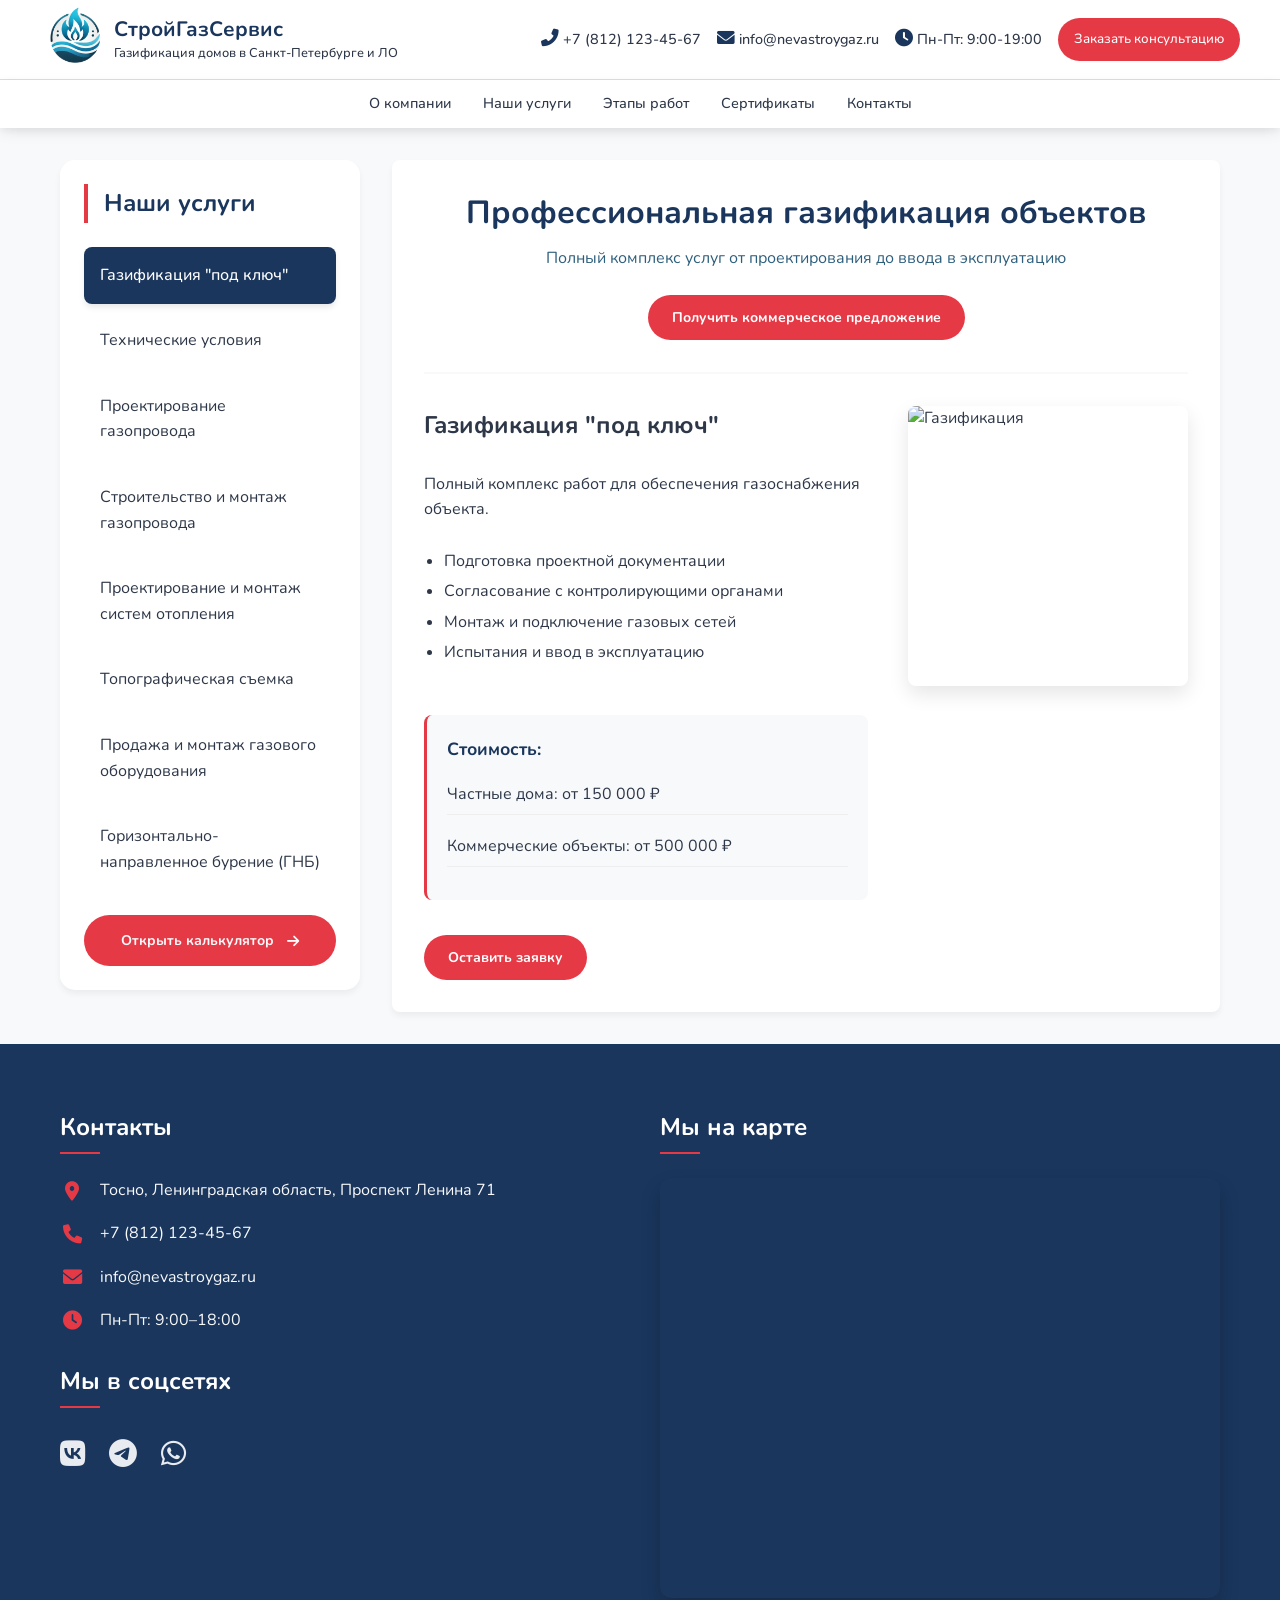
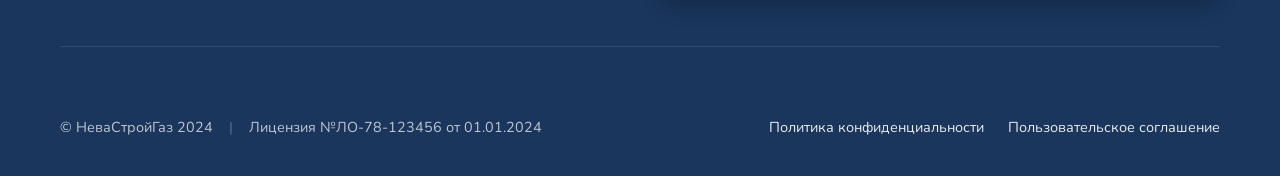
==== services.html @ ef5cc5b3 "Стадия Предрелиз" ====
<!DOCTYPE html>
<html lang="ru">

<head>
    <meta charset="UTF-8">
    <meta name="viewport" content="width=device-width, initial-scale=1.0">
    <meta name="description"
        content="Профессиональная газификация частных домов и предприятий в Санкт-Петербурге и Ленинградской области. Полный цикл работ от проекта до ввода в эксплуатацию.">
    <title>СтройГазСервис | Наши услуги</title>
    <link href="https://fonts.googleapis.com/css2?family=Nunito:ital,wght@0,200..1000;1,200..1000&display=swap" rel="stylesheet">
    <link rel="stylesheet" href="https://cdnjs.cloudflare.com/ajax/libs/font-awesome/6.0.0-beta3/css/all.min.css">
    <script src="https://cdnjs.cloudflare.com/ajax/libs/gsap/3.12.2/gsap.min.js"></script>
    <link rel="stylesheet" href="css/styles.css">
    <link rel="stylesheet" href="css/services.css">
    <script type="text/javascript" src="https://cdn.jsdelivr.net/npm/@emailjs/browser@3/dist/email.min.js"></script>
    <script src="https://unpkg.com/imask"></script>
</head>

<body>
    <nav>
        <div class="nav-top">
            <div class="nav-container">
                <div class="nav-header">
                    <a href="index.html">
                        <img src="img/Logo.png" alt="Логотип">
                    </a>
                    <div class="company-info">
                        <h1>СтройГазСервис</h1>
                        <p>Газификация домов в Санкт-Петербурге и ЛО</p>
                    </div>
                </div>

                <div class="nav-contacts">
                    <div class="contact-item">
                        <span><i class="fas fa-phone-alt"></i> <a href="tel:+78121234567">+7 (812) 123-45-67</a></span>
                    </div>
                    <div class="contact-item">
                        <span><i class="fas fa-envelope"></i> <a
                                href="mailto:info@nevastroygaz.ru">info@nevastroygaz.ru</a></span>
                    </div>
                    <div class="contact-item">
                        <span><i class="fas fa-clock"></i> Пн-Пт: 9:00-19:00</span>
                    </div>
                    <button class="order-button">Заказать консультацию</button>
                </div>
            </div>
        </div>
        <div class="nav-bottom">
            <div class="nav-container">
                <ul class="nav-links">
                    <li><a href="about.html">О компании</a></li>
                    <li><a href="services.html">Наши услуги</a></li>
                    <li><a href="index.html#work-steps">Этапы работ</a></li>
                    <li><a href="index.html#certificates">Сертификаты</a></li>
                    <li><a href="#contact">Контакты</a></li>
                </ul>
            </div>
        </div>
    </nav>

    <div class="services-container">
        <nav class="services-nav">
            <h2>Наши услуги</h2>
            <div class="service-item active" data-service="gazifikaciya">Газификация "под ключ"</div>
            <div class="service-item" data-service="texnicheskie-usloviya">Технические условия</div>
            <div class="service-item" data-service="proektirovanie-gaz">Проектирование газопровода</div>
            <div class="service-item" data-service="stroitelstvo-montazh">Строительство и монтаж газопровода</div>
            <div class="service-item" data-service="proektirovanie-otoplenie">Проектирование и монтаж систем отопления</div>
            <div class="service-item" data-service="topografiya">Топографическая съемка</div>
            <div class="service-item" data-service="gaz-oborudovanie">Продажа и монтаж газового оборудования</div>
            <div class="service-item" data-service="gnb">Горизонтально-направленное бурение (ГНБ)</div>
            <button class="cta-button" data-modal="calculator">
                <span>Открыть калькулятор</span>
                <i class="fas fa-arrow-right" aria-hidden="true"></i>
            </button>
        </nav>
        <main class="service-content">
            <div class="service-header">
                <h1>Профессиональная газификация объектов</h1>
                <p>Полный комплекс услуг от проектирования до ввода в эксплуатацию</p>
                <button class="cta-button-ser">Получить коммерческое предложение</button>
            </div>
            <div class="service-details active" id="gazifikaciya">
                <div class="text-content">
                    <h3>Газификация "под ключ"</h3>
                    <p>Полный комплекс работ для обеспечения газоснабжения объекта.</p>
                    <ul>
                        <li>Подготовка проектной документации</li>
                        <li>Согласование с контролирующими органами</li>
                        <li>Монтаж и подключение газовых сетей</li>
                        <li>Испытания и ввод в эксплуатацию</li>
                    </ul>
                    <div class="price-list">
                        <h4>Стоимость:</h4>
                        <p>Частные дома: от 150 000 ₽</p>
                        <p>Коммерческие объекты: от 500 000 ₽</p>
                    </div>
                    <button class="cta-button-ser">Оставить заявку</button>
                </div>
                <img src="https://vbashkortostane.gazprom.ru/d/story/08/776/image-19-06-20-10-00.jpg" alt="Газификация" class="service-image">
            </div>
            <div class="service-details" id="texnicheskie-usloviya">
                <div class="text-content">
                    <h3>Технические условия</h3>
                    <p>Получение технических условий для подключения газа.</p>
                    <ul>
                        <li>Определение технической возможности</li>
                        <li>Расчёт расхода газа</li>
                        <li>Оформление документации</li>
                    </ul>
                    <div class="price-list">
                        <h4>Стоимость:</h4>
                        <p>Физические лица: от 25 000 ₽</p>
                        <p>Юридические лица: от 45 000 ₽</p>
                    </div>
                    <button class="cta-button-ser">Оформить</button>
                </div>
                <img src="https://www.uraltest.ru/upload/medialibrary/fe3/0172.jpg" alt="Технические условия" class="service-image">
            </div>
            <div class="service-details" id="proektirovanie-gaz">
                <div class="text-content">
                    <h3>Проектирование газопровода</h3>
                    <p>Разработка проектной документации для газоснабжения.</p>
                    <ul>
                        <li>Топографическая съемка</li>
                        <li>Расчёт и чертежи газопровода</li>
                        <li>Подготовка смет</li>
                    </ul>
                    <div class="price-list">
                        <h4>Стоимость:</h4>
                        <p>От 50 000 ₽</p>
                    </div>
                    <button class="cta-button-ser">Заказать проект</button>
                </div>
                <img src="https://divnogorsk-r04.gosweb.gosuslugi.ru/netcat_files/generated/99/159/760x570/1947/8ef1b78ef551488a260b0753c523292c.jpg?crop=0%3A0%3A0%3A0&hash=1783ccb89a18bce98f48aa3ba5fea1b0&resize_mode=0&wm_m=0" alt="Проектирование" class="service-image">
            </div>
            <div class="service-details" id="stroitelstvo-montazh">
                <div class="text-content">
                    <h3>Строительство и монтаж газопровода</h3>
                    <p>Полный цикл работ по прокладке газовых сетей.</p>
                    <ul>
                        <li>Земляные работы</li>
                        <li>Монтаж трубопроводов</li>
                        <li>Пуско-наладочные работы</li>
                    </ul>
                    <div class="price-list">
                        <h4>Стоимость:</h4>
                        <p>От 100 000 ₽</p>
                    </div>
                    <button class="cta-button-ser">Оставить заявку</button>
                </div>
                <img src="https://gro60.ru/media/img_3649.jpg" alt="Монтаж" class="service-image">
            </div>
            <div class="service-details" id="proektirovanie-otoplenie">
                <div class="text-content">
                    <h3>Проектирование и монтаж систем отопления</h3>
                    <p>Полный комплекс работ для проектирования и монтажа систем отопления.</p>
                    <ul>
                        <li>Проектирование системы отопления</li>
                        <li>Выбор оборудования</li>
                        <li>Монтаж и подключение</li>
                        <li>Настройка и тестирование</li>
                    </ul>
                    <div class="price-list">
                        <h4>Стоимость:</h4>
                        <p>Частные дома: от 200 000 ₽</p>
                        <p>Коммерческие объекты: от 600 000 ₽</p>
                    </div>
                    <button class="cta-button-ser">Оставить заявку</button>
                </div>
                <img src="https://berezka-stroi.ru/upload/iblock/f87/4l2r7fa3jq18c8lpe44sowi25w3zp7zp.jpg" alt="Проектирование и монтаж систем отопления" class="service-image">
            </div>
            <div class="service-details" id="topografiya">
                <div class="text-content">
                    <h3>Топографическая съемка</h3>
                    <p>Проведение топографической съемки для проектирования и строительства.</p>
                    <ul>
                        <li>Измерение рельефа и объектов</li>
                        <li>Создание топографических карт</li>
                        <li>Подготовка документации</li>
                    </ul>
                    <div class="price-list">
                        <h4>Стоимость:</h4>
                        <p>От 30 000 ₽</p>
                    </div>
                    <button class="cta-button-ser">Заказать съемку</button>
                </div>
                <img src="https://geodez-96.ru/upload/iblock/a41/a41dcbffb71023588f8d26282f4f3c68.jpg" alt="Топографическая съемка" class="service-image">
            </div>
            
            <div class="service-details" id="gaz-oborudovanie">
                <div class="text-content">
                    <h3>Продажа и монтаж газового оборудования</h3>
                    <p>Поставка и установка газового оборудования для частных и коммерческих объектов.</p>
                    <ul>
                        <li>Котлы и газовые плиты</li>
                        <li>Горелки и счетчики</li>
                        <li>Пуско-наладочные работы</li>
                    </ul>
                    <div class="price-list">
                        <h4>Стоимость:</h4>
                        <p>Цена зависит от выбранного оборудования</p>
                    </div>
                    <button class="cta-button-ser">Заказать оборудование</button>
                </div>
                <img src="https://kirov-portal.ru/upload/original/news/736/736fc30c0d24a2cedd57c31f64794c83.jpg" alt="Газовое оборудование" class="service-image">
            </div>
            
            <div class="service-details" id="gnb">
                <div class="text-content">
                    <h3>Горизонтально-направленное бурение (ГНБ)</h3>
                    <p>Безтраншейный метод прокладки коммуникаций.</p>
                    <ul>
                        <li>Прокладка труб без вскрытия грунта</li>
                        <li>Минимальное вмешательство в ландшафт</li>
                        <li>Работы под дорогами и водоемами</li>
                    </ul>
                    <div class="price-list">
                        <h4>Стоимость:</h4>
                        <p>От 5 000 ₽ за погонный метр</p>
                    </div>
                    <button class="cta-button-ser">Заказать бурение</button>
                </div>
                <img src="https://speteh.ru/components/com_djclassifieds/images/item/1/1485_f_5e3337fa41df1_thb.jpg" alt="ГНБ" class="service-image">
            </div>            
        </main>
    </div>    

    <footer class="site-footer">
        <div class="footer-container">
            <div class="footer-grid">
                <div class="left-column">
                    <div class="footer-section contacts-section" id="contact">
                        <h3 class="footer-title">Контакты</h3>
                        <div class="contact-list">
                            <div class="contact-item-footer">
                                <i class="fas fa-map-marker-alt contact-icon"></i>
                                <span>Тосно, Ленинградская область, Проспект Ленина 71</span>
                            </div>
                            <div class="contact-item-footer">
                                <i class="fas fa-phone contact-icon"></i>
                                <a href="tel:+78121234567">+7 (812) 123-45-67</a>
                            </div>
                            <div class="contact-item-footer">
                                <i class="fas fa-envelope contact-icon"></i>
                                <a href="mailto:info@nevastroygaz.ru">info@nevastroygaz.ru</a>
                            </div>
                            <div class="contact-item-footer">
                                <i class="fas fa-clock contact-icon"></i>
                                <span>Пн-Пт: 9:00–18:00</span>
                            </div>
                        </div>
                    </div>
                    <div class="footer-section social-section">
                        <h3 class="footer-title">Мы в соцсетях</h3>
                        <div class="social-links">
                            <a href="#" target="_blank" rel="noopener noreferrer" class="social-link">
                                <i class="fab fa-vk"></i>
                            </a>
                            <a href="https://t.me/gazvdom78" target="_blank" rel="noopener noreferrer"
                                class="social-link">
                                <i class="fab fa-telegram-plane"></i>
                            </a>
                            <a href="#" target="_blank" rel="noopener noreferrer" class="social-link">
                                <i class="fab fa-whatsapp"></i>
                            </a>
                        </div>
                    </div>
                </div>
                <div class="footer-section map-section">
                    <h3 class="footer-title">Мы на карте</h3>
                    <div class="map-wrapper">
                        <iframe
                            src="https://yandex.ru/map-widget/v1/?um=constructor%3Aa99399f7d89b3d33ccfdfc6490406b28e366a84e80f0bad3897a7bd72aeb5ac8&amp;source=constructor"
                            class="map-iframe" loading="lazy" referrerpolicy="no-referrer-when-downgrade">
                        </iframe>
                    </div>
                </div>
            </div>
            <div class="footer-bottom">
                <div class="legal-info">
                    <span>© НеваСтройГаз 2024</span>
                    <span class="divider">|</span>
                    <span>Лицензия №ЛО-78-123456 от 01.01.2024</span>
                </div>
                <nav class="footer-nav">
                    <a href="legal.html#privacy" class="nav-link-footer">Политика конфиденциальности</a>
                    <a href="legal.html#policy" class="nav-link-footer">Пользовательское соглашение</a>
                </nav>
            </div>
        </div>
    </footer>

    <div class="modal-overlay" id="modal">
        <div class="modal-content">
            <button class="modal-close"><i class="fa fa-times"></i></button>
            <form class="custom-form modal-form">
                <div class="form-header">
                    <h2 class="section-title">Заявка на консультацию</h2>
                </div>

                <div class="input-group">
                    <input type="text" id="modal-name" name="name" required>
                    <label for="modal-name">Имя</label>
                    <div class="underline"></div>
                </div>

                <div class="input-group">
                    <input type="tel" id="modal-phone" name="phone" required>
                    <label for="modal-phone">Телефон</label>
                    <div class="underline"></div>
                </div>

                <div class="input-group bordered">
                    <textarea id="modal-comment" name="comment" rows="4"></textarea>
                    <label for="modal-comment">Комментарий</label>
                </div>

                <button class="submit-btn" type="submit"><i class="fa fa-paper-plane"></i> Отправить заявку</button>
            </form>
        </div>
    </div>
    <div id="gasCalculatorModal" class="gas-modal">
        <div class="gas-modal-content">
            <span class="gas-modal-close"><i class="fa fa-times"></i></span>
            <h2 class="section-title">Калькулятор стоимости газификации</h2>
            <div class="gas-calculator-body">
                <div class="gas-input-group">
                    <label for="gasArea">Площадь дома (м²):</label>
                    <input type="number" id="gasArea" min="50" value="100" class="gas-input">
                </div>

                <div class="gas-services-list">
                    <div class="gas-service-item">
                        <label>
                            <input type="checkbox" id="gasFullCycle" class="gas-checkbox">
                            <span class="gas-service-name">Газификация "под ключ"</span>
                            <span class="gas-service-price">+200 000 ₽</span>
                        </label>
                    </div>
                    <div class="gas-service-item">
                        <label>
                            <input type="checkbox" id="gasProjecting" class="gas-checkbox">
                            <span class="gas-service-name">Проектирование газопровода</span>
                            <span class="gas-service-price">+50 ₽/м²</span>
                        </label>
                    </div>
                    <div class="gas-service-item">
                        <label>
                            <input type="checkbox" id="gasDocumentation" class="gas-checkbox">
                            <span class="gas-service-name">Получение технических условий</span>
                            <span class="gas-service-price">+15 000 ₽</span>
                        </label>
                    </div>
                    <div class="gas-service-item">
                        <label>
                            <input type="checkbox" id="gasMontage" class="gas-checkbox">
                            <span class="gas-service-name">Строительство и монтаж</span>
                            <span class="gas-service-price">+800 ₽/м²</span>
                        </label>
                    </div>
                    <div class="gas-service-item">
                        <label>
                            <input type="checkbox" id="gasHeating" class="gas-checkbox">
                            <span class="gas-service-name">Системы отопления</span>
                            <span class="gas-service-price">+1 200 ₽/м²</span>
                        </label>
                    </div>
                    <div class="gas-service-item">
                        <label>
                            <input type="checkbox" id="gasTopography" class="gas-checkbox">
                            <span class="gas-service-name">Топографическая съемка</span>
                            <span class="gas-service-price">+20 000 ₽</span>
                        </label>
                    </div>
                    <div class="gas-service-item">
                        <label>
                            <input type="checkbox" id="gasEquipment" class="gas-checkbox">
                            <span class="gas-service-name">Газовое оборудование</span>
                            <span class="gas-service-price">+50 000 ₽</span>
                        </label>
                    </div>
                    <div class="gas-service-item">
                        <label>
                            <input type="checkbox" id="gasDrilling" class="gas-checkbox">
                            <span class="gas-service-name">Горизонтальное бурение (ГНБ)</span>
                            <span class="gas-service-price">+1 500 ₽/м²</span>
                        </label>
                    </div>
                </div>
                <div class="gas-total">
                    <h3>Итого:</h3>
                    <div class="gas-total-price">0 ₽</div>
                </div>
                <button class="gas-calculate-button">
                    <span><i class="fa fa-sync-alt"></i> Пересчитать</span>
                </button>
            </div>
        </div>
    </div>

    <script src="js/script.js"></script>
    <script src="js/services.js"></script>

</body>

</html>
---- css/styles.css ----
:root {
    --primary-color: #1A365D;
    --secondary-color: #2D5F7D;
    --accent-color: #E63946;
    --light-bg: #F8F9FA;
    --text-color: #2D3748;
    --transition: all 0.3s cubic-bezier(0.4, 0, 0.2, 1);
}

* {
    margin: 0;
    padding: 0;
    box-sizing: border-box;
    font-family: "Nunito", serif;
}

body {
    line-height: 1.6;
    color: var(--text-color);
}

/* Навигация */
nav {
    position: sticky;
    top: 0;
    background: rgb(255, 255, 255);
    box-shadow: 0 2px 15px rgba(0, 0, 0, 0.1);
    z-index: 1000;
}

.nav-container {
    max-width: 1200px;
    margin: 0 auto;
}

/* Верхняя секция */
.nav-top {
    border-bottom: 1px solid rgba(45, 95, 125, 0.2);
}

.nav-top .nav-container {
    display: flex;
    justify-content: space-between;
    align-items: center;
    gap: 20px;
}

.nav-header {
    display: flex;
    align-items: center;
    gap: 1.5rem;
    flex-shrink: 0;
}

.nav-header img {
    height: 70px;
    width: auto;
}

.company-info {
    margin-left: -20px;
}

.company-info h1 {
    font-size: 1.3rem;
    color: var(--primary-color);
    line-height: 1.3;
}

.company-info p {
    font-weight: 500;
    font-size: 0.8rem;
}

/* Контакты */
.nav-contacts {
    display: flex;
    align-items: center;
    gap: 1rem;
    flex-wrap: nowrap;
    justify-content: flex-end;
    max-width: 100%;
}

.contact-item {
    text-align: right;
    font-size: 0.9rem;
}

.nav-links a {
    text-decoration: none;
    color: var(--text-color);
    font-weight: 500;
    transition: var(--transition);
    position: relative;
}

.nav-links a::after {
    content: '';
    position: absolute;
    bottom: -5px;
    left: 0;
    width: 0;
    height: 2px;
    background: var(--accent-color);
    transition: var(--transition);
}

.nav-links a:hover::after {
    width: 100%;
}

.nav-bottom {
    background: white;
    box-shadow: 0 2px 10px rgba(0, 0, 0, 0.05);
}

.nav-bottom .nav-container {
    display: flex;
    justify-content: center;
    padding: 0.8rem 5%;
}

.nav-links {
    display: flex;
    gap: 2rem;
    list-style: none;
    margin: 0;
    padding: 0;
    flex-wrap: wrap;
    justify-content: center;
    font-size: 0.9rem;
}

.contact-item {
    display: flex;
    align-items: center;
    gap: 0.5rem;
    white-space: nowrap;
    color: var(--text-color);
}

.contact-item i {
    color: var(--primary-color);
    font-size: 1.1rem;
}

.contact-item span {
    color: var(--text-color);
    text-decoration: none;
    font-weight: 500;
}

.contact-item a {
    color: var(--text-color);
    text-decoration: none;
    font-weight: 500;
}

.contact-item a:hover {
    color: var(--accent-color);
}

.order-button {
    background: var(--accent-color);
    color: white;
    padding: 0.8rem 1rem;
    border: none;
    border-radius: 50px;
    cursor: pointer;
    transition: var(--transition);
    font-weight: 500;
}

.order-button:hover {
    transform: translateY(-2px);
    box-shadow: 0 5px 15px rgba(230, 57, 70, 0.3);
}

.hero {
    position: relative;
    min-height: 70vh;
    background: linear-gradient(135deg, rgba(26, 54, 93, 0.92) 0%, rgba(45, 95, 125, 0.92) 100%),
        url('../img/hero.webp') center/cover fixed;
    color: #F8F9FA;
    display: flex;
    align-items: center;
    justify-content: center;
    overflow: hidden;
    isolation: isolate;
}

.hero-overlay {
    position: absolute;
    top: 0;
    left: 0;
    width: 100%;
    height: 100%;
    background: rgba(0, 0, 0, 0.3);
    z-index: -1;
}

.hero-content {
    max-width: 1200px;
    width: 100%;
    position: relative;
    z-index: 1;
    transform: translateY(0);
    transition: transform 0.3s ease-out;
    padding: 1rem;
    user-select: none;
    text-align: center;
}

.hero-content-h {
    background: rgba(255, 255, 255, 0.1);
    border: 1px solid rgba(255, 255, 255, 0.1);
    border-radius: 20px;
    padding: 2.5rem;
    margin-bottom: 2rem;
    backdrop-filter: blur(10px);
    animation: slideInLeft 0.8s ease-out both;
    text-align: left;
}

.hero h1 {
    font-size: 2.5rem;
    margin-bottom: 1.5rem;
    line-height: 1.2;
}

.hero p {
    font-size: 1.2rem;
    margin-bottom: 1rem;
    line-height: 1.6;
    opacity: 0.9;
}

.hero-benefits {
    list-style: none;
    padding: 0;
    margin: 2rem 0;
    display: grid;
    grid-template-columns: repeat(auto-fit, minmax(280px, 1fr));
    gap: 1.5rem;
    max-width: 1200px;
    cursor: pointer;
    text-align: left;
}

.hero-benefits li {
    font-size: 1.1rem;
    display: flex;
    align-items: center;
    gap: 15px;
    padding: 1.2rem;
    border-radius: 15px;
    background: rgba(255, 255, 255, 0.08);
    backdrop-filter: blur(8px);
    transition: var(--transition);
    opacity: 0;
    transform: translateY(20px);
    animation: popIn 0.6s ease-out forwards;
}

.hero-benefits li:nth-child(1) {
    animation-delay: 0.2s;
}

.hero-benefits li:nth-child(2) {
    animation-delay: 0.4s;
}

.hero-benefits li:nth-child(3) {
    animation-delay: 0.6s;
}

.hero-benefits li:hover {
    background: rgba(255, 255, 255, 0.15);
    transform: translateY(-5px);
}

.hero-benefits i {
    color: var(--accent-color);
    font-size: 1.5rem;
    transition: transform 0.3s ease;
}

.hero-button {
    background: var(--accent-color);
    color: white;
    padding: 1.2rem 3rem;
    font-size: 1.1rem;
    border: none;
    border-radius: 50px;
    cursor: pointer;
    transition: var(--transition);
    box-shadow: 0 4px 15px rgba(230, 57, 70, 0.3);
    position: relative;
    overflow: hidden;
    opacity: 0;
    animation: fadeInUp 0.6s ease-out 0.8s forwards;
}

.hero-button::before {
    content: '';
    position: absolute;
    top: 0;
    left: -100%;
    width: 100%;
    height: 100%;
    background: linear-gradient(120deg,
            transparent,
            rgba(255, 255, 255, 0.2),
            transparent);
    transition: left 0.6s;
}

.hero-button:hover::before {
    left: 100%;
}

.hero-button:hover {
    transform: translateY(-3px) scale(1.05);
    box-shadow: 0 8px 25px rgba(230, 57, 70, 0.5);
}

.hero-wave {
    position: absolute;
    bottom: 0;
    left: 0;
    width: 100%;
    overflow: hidden;
    line-height: 0;
}

.hero-wave svg {
    position: relative;
    display: block;
    width: calc(100% + 1.3px);
    height: 120px;
}

.hero-wave .shape-fill {
    fill: var(--light-bg);
}

@keyframes slideInLeft {
    from {
        opacity: 0;
        transform: translateX(-50px);
    }

    to {
        opacity: 1;
        transform: translateX(0);
    }
}

@keyframes popIn {
    from {
        opacity: 0;
        transform: translateY(20px) scale(0.9);
    }

    to {
        opacity: 1;
        transform: translateY(0) scale(1);
    }
}

@keyframes fadeInUp {
    from {
        opacity: 0;
        transform: translateY(20px);
    }

    to {
        opacity: 1;
        transform: translateY(0);
    }
}

/* Секция услуг */
.services {
    padding: 6rem 5%;
    background: var(--light-bg);
    position: relative;
    overflow: hidden;
}

.services-container {
    max-width: 1200px;
    margin: 0 auto;
    padding: 0 20px;
    position: relative;
}

.services h2 {
    text-align: center;
    font-size: 2.8rem;
    margin-bottom: 4rem;
    color: var(--primary-color);
    position: relative;
    animation: slideIn 1s ease-out;
}

.services-grid {
    display: grid;
    grid-template-columns: repeat(auto-fit, minmax(320px, 1fr));
    gap: 2rem;
    max-width: 1200px;
    margin: 0 auto;
    padding: 1rem;
}

.service-card {
    background: white;
    padding: 2.5rem;
    border-radius: 15px;
    box-shadow: 0 8px 30px rgba(0, 0, 0, 0.08);
    transition: var(--transition);
    position: relative;
    overflow: hidden;
    transform: translateY(0);
    animation: cardEntrance 0.6s ease-out;
    animation-fill-mode: backwards;
    cursor: pointer;
    display: block;
    text-decoration: none;
    color: inherit;
}

.service-card {
    transition: all 0.4s cubic-bezier(0.4, 0, 0.2, 1);
    will-change: transform, opacity;
}

.service-card.hidden {
    display: none;
}

.services-grid {
    transition: grid-template-rows 0.3s ease;
}

.card-link-indicator {
    position: absolute;
    right: 2rem;
    color: var(--accent-color);
    font-weight: 600;
    opacity: 0;
    transition: var(--transition);
}

.service-card:hover .card-link-indicator {
    opacity: 1;
    transform: translateX(5px);
}

@keyframes cardEntrance {
    from {
        opacity: 0;
        transform: translateY(30px) scale(0.95);
    }

    to {
        opacity: 1;
        transform: translateY(0) scale(1);
    }
}

.service-card h3 {
    position: relative;
    padding-bottom: 1rem;
    margin-bottom: 1.5rem;
}

.service-card h3::after {
    content: '';
    position: absolute;
    bottom: 0;
    left: 0;
    width: 40px;
    height: 2px;
    border-radius: 12px;
    background: var(--secondary-color);
    transition: width 0.3s ease;
}

.service-card:hover h3::after {
    width: 80px;
}

.service-card:hover {
    transform: translateY(-10px) scale(1.02);
    box-shadow: 0 12px 40px rgba(0, 0, 0, 0.15);
}

.service-card:hover::before {
    opacity: 1;
    top: -20%;
    left: -20%;
}

.service-card i {
    color: var(--accent-color);
    margin-bottom: 1.5rem;
    transition: var(--transition);
}

.service-card h3 {
    color: var(--primary-color);
    font-size: 1.4rem;
    margin-bottom: 1rem;
    min-height: 3.5rem;
}

.service-card p {
    color: #666;
    font-size: 1rem;
    line-height: 1.6;
    margin: 0;
}

.floating-badges {
    position: absolute;
    top: 20px;
    right: 20px;
    display: flex;
    gap: 15px;
    z-index: 2;
}

.experience-badge,
.projects-badge {
    background: var(--accent-color);
    color: white;
    padding: 8px 20px;
    border-radius: 30px;
    font-size: 0.9rem;
    animation: badgeFloat 4s ease-in-out infinite;
}

.projects-badge {
    background: var(--primary-color);
    animation-delay: 0.5s;
}

@keyframes badgeFloat {

    0%,
    100% {
        transform: translateY(0);
    }

    50% {
        transform: translateY(-10px);
    }
}

.services-filter {
    display: flex;
    justify-content: center;
    gap: 1rem;
    margin-bottom: 3rem;
    flex-wrap: wrap;
}

.filter-btn {
    padding: 12px 25px;
    border: 2px solid var(--secondary-color);
    border-radius: 30px;
    background: transparent;
    color: var(--text-color);
    cursor: pointer;
    transition: var(--transition);
}

.filter-btn.active,
.filter-btn:hover {
    background: var(--secondary-color);
    color: white;
    transform: translateY(-2px);
}

@keyframes cardEntrance {
    from {
        opacity: 0;
        transform: translateY(30px);
    }

    to {
        opacity: 1;
        transform: translateY(0);
    }
}

@keyframes slideIn {
    from {
        opacity: 0;
        transform: translateX(-50px);
    }

    to {
        opacity: 1;
        transform: translateX(0);
    }
}

.service-card:nth-child(1) {
    animation-delay: 0.1s;
}

.service-card:nth-child(2) {
    animation-delay: 0.2s;
}

.service-card:nth-child(3) {
    animation-delay: 0.3s;
}

.service-card:nth-child(4) {
    animation-delay: 0.4s;
}

.service-card:nth-child(5) {
    animation-delay: 0.5s;
}

.service-card:nth-child(6) {
    animation-delay: 0.6s;
}

.service-card:nth-child(7) {
    animation-delay: 0.7s;
}

.service-card:nth-child(8) {
    animation-delay: 0.8s;
}

@media (max-width: 768px) {
    .services-grid {
        grid-template-columns: 1fr;
        max-width: 500px;
    }

    .service-card {
        padding: 2rem;
    }

    .services h2 {
        font-size: 2.2rem;
    }
}

/* Преимущества */
/* Основные стили секции */
.why-us {
    padding: 8rem 0;
    background: white;
    position: relative;
    overflow: hidden;
}

.container {
    max-width: 1200px;
    margin: 0 auto;
    padding: 0 1.5rem;
}

/* Заголовок */
.section-title {
    text-align: center;
    font-size: 2.8rem;
    margin-bottom: 4rem;
    color: var(--primary-color);
    position: relative;
}

/* Проекты */
.projects-section {
    margin-bottom: 3rem;
}

.section-header {
    display: flex;
    justify-content: space-between;
    align-items: center;
    margin-bottom: 2rem;
}

.portfolio-link {
    display: flex;
    align-items: center;
    gap: 0.5rem;
    color: var(--secondary-color);
    transition: var(--transition);
    text-decoration: none;
}

.portfolio-link:hover {
    gap: 1rem;
    color: var(--accent-color);
}

.projects-grid {
    display: grid;
    grid-template-columns: repeat(2, 1fr);
    gap: 1.5rem;
}

.projects-grid .project-card:nth-child(3) {
    grid-column: span 2;
}

.project-card {
    position: relative;
    border-radius: 1rem;
    overflow: hidden;
    transition: var(--transition);
}

.project-card:hover {
    transform: translateY(-5px);
    box-shadow: 0 15px 30px rgba(0, 0, 0, 0.1);
}

.project-image {
    width: 100%;
    height: 280px;
    object-fit: cover;
    transition: transform 0.3s ease;
}

.project-card:hover .project-image {
    transform: scale(1.03);
}

.project-details {
    position: absolute;
    bottom: 0;
    left: 0;
    right: 0;
    padding: 1.5rem;
    background: linear-gradient(0deg, rgba(0, 0, 0, 0.9) 20%, transparent);
    color: #fff;
}

.project-details h4 {
    margin-bottom: 0.5rem;
    font-size: 1.2rem;
}

.project-stats {
    display: grid;
    gap: 0.5rem;
    margin-bottom: 1rem;
}

.stat-item {
    display: flex;
    justify-content: space-between;
    align-items: center;
    font-size: 0.9rem;
}

.project-button {
    width: 100%;
    padding: 0.8rem;
    background: rgba(255, 255, 255, 0.15);
    border: 1px solid rgba(255, 255, 255, 0.3);
    border-radius: 0.5rem;
    color: #fff;
    cursor: pointer;
    transition: var(--transition);
    display: flex;
    align-items: center;
    justify-content: center;
    gap: 0.5rem;
}

.project-button:hover {
    background: var(--accent-color);
    border-color: var(--accent-color);
}

/* Преимущества */
.benefits-section {
    background: #fff;
    border-radius: 1rem;
    padding: 2rem;
    box-shadow: 0 10px 30px rgba(0, 0, 0, 0.05);
}

.rating-badge {
    display: flex;
    align-items: center;
    gap: 0.5rem;
    color: var(--primary-color);
    font-weight: 600;
}

.rating-badge i {
    margin-bottom: 5px;
}

.benefits-grid {
    display: grid;
    gap: 1.5rem;
}

.benefit-card {
    padding: 1.5rem;
    border: 2px solid #e2e8f0;
    border-radius: 0.75rem;
    transition: var(--transition);
    position: relative;
    overflow: hidden;
}

.benefit-card:hover {
    border-color: var(--accent-color);
    transform: translateY(-3px);
}

.benefit-card::after {
    content: '';
    position: absolute;
    bottom: 0;
    left: 0;
    width: 100%;
    height: 1px;
    background: var(--accent-color);
    transform: scaleX(0);
    transition: transform 0.3s ease;
}

.benefit-card:hover::after {
    transform: scaleX(1);
}

.benefit-icon {
    width: 50px;
    height: 50px;
    background: var(--light-bg);
    border-radius: 0.75rem;
    display: flex;
    align-items: center;
    justify-content: center;
    font-size: 1.5rem;
    color: var(--accent-color);
    margin-bottom: 1rem;
}

.benefit-card h4 {
    color: var(--primary-color);
    margin-bottom: 0.5rem;
}

.benefit-footer {
    margin-top: 1rem;
    padding-top: 1rem;
    border-top: 1px solid #e2e8f0;
}

.benefit-link {
    display: flex;
    align-items: center;
    gap: 0.5rem;
    color: var(--secondary-color);
    transition: var(--transition);
    text-decoration: none;
}

.benefit-link:hover {
    color: var(--accent-color);
    gap: 0.8rem;
}

/* Гарантии */
.guarantees-section {
    margin-top: 4rem;
}

.guarantees-grid {
    display: grid;
    grid-template-columns: repeat(2, 1fr);
    gap: 2rem;
    margin-top: 2rem;
}

.guarantee-card {
    background: #fff;
    padding: 2rem;
    border-radius: 1rem;
    text-align: center;
    transition: var(--transition);
    border: 1px solid #e2e8f0;
    cursor: pointer;
    text-align: left;
}

.guarantee-card:hover {
    transform: translateY(-5px);
    box-shadow: 0 10px 30px rgba(0, 0, 0, 0.05);
}

.guarantee-card i {
    font-size: 2.5rem;
    color: var(--accent-color);
    margin-bottom: 1rem;
    transition: transform 0.3s ease;
}

.guarantee-card:hover i {
    transform: scale(1.1);
}

.guarantee-card h4 {
    font-size: 1.4rem;
    color: var(--primary-color);
    margin-bottom: 0.5rem;
}

/* Адаптивность */
@media (max-width: 1024px) {
    .projects-grid {
        grid-template-columns: 1fr;
    }

    .guarantees-grid {
        grid-template-columns: 1fr;
    }
}

@media (max-width: 768px) {
    .section-title {
        font-size: 2rem;
    }

    .chat-header {
        flex-direction: column;
        gap: 1rem;
        text-align: center;
    }

    .interactive-chat {
        margin-bottom: 2rem;
    }

    .project-details {
        padding: 1rem;
    }

    .benefit-card {
        padding: 1rem;
    }
}

@media (max-width: 480px) {
    .why-us {
        padding: 4rem 0;
    }

    .title-gradient,
    .title-accent {
        font-size: 2.4rem;
    }

    .features-list li {
        flex-wrap: wrap;
    }
}

/* Форма */
.consultation-form {
    padding: 8rem 5%;
    background: var(--light-bg);
    position: relative;
    overflow: hidden;
}

.form-container {
    max-width: 700px;
    margin: 0 auto;
    position: relative;
    z-index: 1;
}

.form-header {
    text-align: center;
    margin-bottom: 4rem;
}

.form-header h2 {
    font-size: 2.8rem;
    color: var(--primary-color);
    margin-bottom: 1.5rem;
    letter-spacing: -0.5px;
}

.form-subtitle {
    color: var(--secondary-color);
    font-size: 1.1rem;
    max-width: 500px;
    margin: 0 auto;
    line-height: 1.6;
}

.custom-form {
    display: grid;
    gap: 2.5rem;
}

.input-group {
    position: relative;
}

.input-group label {
    position: absolute;
    left: 0;
    top: 50%;
    transform: translateY(-50%);
    color: #718096;
    pointer-events: none;
    transition: var(--transition);
    font-size: 1rem;
}

.input-group textarea+label {
    top: 1.5rem;
    transform: none;
}

.input-group input,
.input-group textarea {
    width: 100%;
    padding: 1.2rem 0;
    border: none;
    border-bottom: 2px solid #e2e8f0;
    background: transparent;
    font-size: 1rem;
    transition: var(--transition);
}

.input-group input:focus,
.input-group textarea:focus {
    outline: none;
    border-color: transparent;
}

.input-group input:focus~label,
.input-group textarea:focus~label,
.input-group input:valid~label,
.input-group textarea:valid~label {
    transform: translateY(-180%);
    font-size: 0.9rem;
    color: var(--secondary-color);
}

.underline {
    position: absolute;
    bottom: 0;
    left: 0;
    width: 0;
    height: 2px;
    background: var(--accent-color);
    transition: var(--transition);
}

.input-group input:focus~.underline,
.input-group textarea:focus~.underline {
    width: 100%;
}

.input-group.bordered textarea {
    padding: 1rem;
    border: 2px solid #e2e8f0;
    border-radius: 8px;
    background: transparent;
    font-size: 1rem;
    transition: var(--transition);
}

.input-group.bordered textarea:focus {
    outline: none;
    border-color: var(--accent-color);
    background: #f9fafb;
}

.input-group.bordered label {
    left: 1rem;
    top: 0.8rem;
    background: #F8F9FA;
    padding: 0 0.2rem;
}

.input-group.bordered textarea:focus~label,
.input-group.bordered textarea:valid~label {
    transform: translateY(-1.5rem);
    font-size: 0.9rem;
    color: var(--secondary-color);
}

.input-group.bordered .underline {
    display: none;
}

.input-group input,
.input-group textarea {
    color: #718096;
    caret-color: #718096;
}

.input-group input::placeholder,
.input-group textarea::placeholder {
    color: #718096;
    opacity: 0.6;
}

.submit-btn {
    justify-self: center;
    padding: 1.2rem 3rem;
    background: var(--accent-color);
    color: white;
    border: none;
    border-radius: 50px;
    font-size: 1.1rem;
    font-weight: 500;
    cursor: pointer;
    display: flex;
    align-items: center;
    gap: 0.8rem;
    transition: var(--transition);
}

.submit-btn:hover {
    transform: translateY(-2px);
    box-shadow: 0 5px 15px rgba(230, 57, 70, 0.3);
}

.modal-overlay {
    position: fixed;
    top: 0;
    left: 0;
    right: 0;
    bottom: 0;
    background: rgba(0, 0, 0, 0.5);
    display: flex;
    align-items: center;
    justify-content: center;
    z-index: 1010;
    opacity: 0;
    visibility: hidden;
    transition: all 0.4s cubic-bezier(0.32, 0.72, 0, 1);
    backdrop-filter: blur(2px);
}

.modal-content {
    background: var(--light-bg) !important;
    padding: 3rem;
    border-radius: 16px;
    position: relative;
    width: 1200px;
    max-width: 1200px;
    margin: 4rem;
    transform: translateY(50px) scale(0.98);
    opacity: 0;
    transition: all 0.4s cubic-bezier(0.32, 0.72, 0, 1);
    box-shadow: 0 24px 48px -12px rgba(0, 0, 0, 0.25);
    overflow: hidden;
}

.modal-overlay.active {
    opacity: 1;
    visibility: visible;
}

.modal-overlay.active .modal-content {
    transform: translateY(0) scale(1);
    opacity: 1;
}

.modal-close {
    position: absolute;
    top: 1.5rem;
    right: 1.5rem;
    width: 2.5rem;
    height: 2.5rem;
    display: flex;
    align-items: center;
    justify-content: center;
    background: rgba(0, 0, 0, 0.03);
    border: none;
    border-radius: 50%;
    cursor: pointer;
    transition: var(--transition);
}

.modal-close:hover {
    background: rgba(0, 0, 0, 0.08);
}

.modal-close i {
    color: var(--secondary-color);
    font-size: 1rem;
}

/* Отключение скролла при открытом модальном окне */
body.modal-open {
    overflow: hidden;
    padding-right: var(--scrollbar-width);
}

/* Стили для глобальных сообщений */
.global-message {
    --success-color: #4CAF50;
    --error-color: #F44336;
    position: fixed;
    top: 20px;
    right: 20px;
    min-width: 320px;
    max-width: 400px;
    background: rgba(255, 255, 255, 0.95);
    backdrop-filter: blur(10px);
    border-radius: 12px;
    box-shadow: 0 8px 32px rgba(0, 0, 0, 0.1);
    transform: translateX(120%);
    animation: slideIn 0.6s cubic-bezier(0.23, 1, 0.32, 1) forwards;
    overflow: hidden;
    z-index: 1010;
}

.global-message::before {
    content: '';
    position: absolute;
    top: 0;
    left: 0;
    bottom: 0;
    width: 4px;
    background: var(--success-color);
}

.global-message.error::before {
    background: var(--error-color);
}

.message-body {
    padding: 18px 24px;
    position: relative;
}

.message-icon {
    width: 40px;
    height: 40px;
    background: var(--success-color);
    border-radius: 50%;
    position: absolute;
    left: 24px;
    top: 50%;
    transform: translateY(-50%);
    display: flex;
    align-items: center;
    justify-content: center;
    color: white;
}

.message-icon::after {
    content: '✓';
    font-size: 24px;
    font-weight: 700;
}

.error .message-icon {
    background: var(--error-color);
}

.error .message-icon::after {
    content: '!';
}

.message-text {
    margin-left: 56px;
}

.message-text h4 {
    font-size: 16px;
    margin-bottom: 4px;
    color: #1A365D;
}

.message-text p {
    font-size: 14px;
    color: #666;
    line-height: 1.4;
    margin: 0;
}

.message-close {
    position: absolute;
    top: 12px;
    right: 12px;
    background: none;
    border: none;
    color: #999;
    font-size: 20px;
    cursor: pointer;
    transition: color 0.3s;
    padding: 4px;
}

.message-close:hover {
    color: #666;
}

.progress-bar {
    position: absolute;
    bottom: 0;
    left: 0;
    height: 3px;
    background: var(--success-color);
    width: 100%;
    border-radius: 12px;
    transform-origin: left;
}

.error .progress-bar {
    background: var(--error-color);
}

@keyframes progress {
    from {
        transform: scaleX(1);
    }

    to {
        transform: scaleX(0);
    }
}

@keyframes slideIn {
    to {
        transform: translateX(0);
    }
}

.global-message.hide {
    animation: slideOut 0.6s cubic-bezier(0.23, 1, 0.32, 1) forwards;
}

@keyframes slideOut {
    from {
        transform: translateX(0);
    }

    to {
        transform: translateX(120%);
    }
}

/* Футер */
.site-footer {
    background: var(--primary-color);
    color: rgba(255, 255, 255, 0.9);
    padding: 4rem 5% 2rem;
    position: relative;
    overflow: hidden;
}

.footer-container {
    max-width: 1200px;
    margin: 0 auto;
    position: relative;
    z-index: 1;
}

.footer-grid {
    display: grid;
    grid-template-columns: repeat(auto-fit, minmax(300px, 1fr));
    gap: 3rem;
    padding-bottom: 3rem;
    margin-bottom: 2rem;
    border-bottom: 1px solid rgba(255, 255, 255, 0.1);
}

.footer-title {
    font-size: 1.5rem;
    color: white;
    margin-bottom: 1.5rem;
    position: relative;
    padding-bottom: 0.5rem;
}

.footer-title::after {
    content: '';
    position: absolute;
    bottom: 0;
    left: 0;
    width: 40px;
    height: 2px;
    background: var(--accent-color);
}

.contact-list {
    display: grid;
    gap: 1.2rem;
}

.contact-item-footer {
    display: flex;
    align-items: center;
    gap: 1rem;
    line-height: 1.5;
    color: var(--light-bg);
}

.contact-item-footer span {
    color: var(--light-bg);
}

.contact-icon {
    font-size: 1.2rem;
    width: 24px;
    text-align: center;
    color: var(--accent-color);
}

.contact-item-footer a {
    color: inherit;
    text-decoration: none;
    transition: var(--transition);
    position: relative;
}

.contact-item-footer a::after {
    content: '';
    position: absolute;
    bottom: -2px;
    left: 0;
    width: 0;
    height: 1px;
    background-color: var(--accent-color);
    transition: var(--transition);
}

.contact-item-footer a:hover::after {
    width: 100%;
}

.map-wrapper {
    border-radius: 12px;
    overflow: hidden;
    box-shadow: 0 10px 20px rgba(0, 0, 0, 0.2);
    position: relative;
    padding-top: 75%;
}

.map-iframe {
    position: absolute;
    top: 0;
    left: 0;
    width: 100%;
    height: 100%;
    border: none;
}

.footer-bottom {
    display: flex;
    flex-wrap: wrap;
    justify-content: space-between;
    gap: 1rem;
    padding-top: 2rem;
}

.legal-info {
    display: flex;
    align-items: center;
    gap: 1rem;
    font-size: 0.9rem;
    opacity: 0.8;
}

.divider {
    opacity: 0.4;
}

.footer-nav {
    display: flex;
    gap: 1.5rem;
    background-color: transparent;
    box-shadow: none;
}

.nav-link-footer {
    color: rgba(255, 255, 255, 0.9);
    text-decoration: none;
    font-size: 0.9rem;
    position: relative;
    display: inline-block;
    padding: 0.3rem 0;
}

.nav-link-footer::after {
    content: '';
    position: absolute;
    bottom: -2px;
    left: 0;
    width: 0;
    height: 1px;
    background-color: var(--light-bg);
    transition: width 0.3s ease;
}

.nav-link-footer:hover::after {
    width: 100%;
}

/* Изменить в будущем */
.site-footer {
    background: var(--primary-color);
    color: rgba(255, 255, 255, 0.9);
    padding: 4rem 0 2rem;
}

.footer-container {
    max-width: 1200px;
    margin: 0 auto;
    padding: 0 20px;
}

.footer-grid {
    display: grid;
    grid-template-columns: 1fr 1fr;
    gap: 40px;
    padding-bottom: 3rem;
    margin-bottom: 2rem;
    border-bottom: 1px solid rgba(255, 255, 255, 0.1);
}

.left-column {
    display: flex;
    flex-direction: column;
    gap: 30px;
}

/* Социальные иконки */
.social-links {
    display: flex;
    gap: 1.5rem;
    margin-top: 1rem;
}

.social-link {
    color: rgba(255, 255, 255, 0.9);
    font-size: 1.8rem;
    transition: var(--transition);
    text-decoration: none;
}

.social-link:hover {
    color: var(--accent-color);
    transform: translateY(-3px);
}

/* Общий контейнер */
.container {
    max-width: 1200px;
    margin: 0 auto;
    padding: 0 20px;
}

/* Анимации */
@keyframes float {

    0%,
    100% {
        transform: translateY(0);
    }

    50% {
        transform: translateY(-10px);
    }
}

@keyframes pulse {
    0% {
        transform: scale(1);
        opacity: 1;
    }

    100% {
        transform: scale(2);
        opacity: 0;
    }
}

/* Секция этапов */
.work-steps {
    padding: 8rem 5%;
    background: linear-gradient(45deg, var(--light-bg) 0%, #f1f4f7 100%);
    position: relative;
    overflow: hidden;
}

.steps-wrapper {
    position: relative;
    max-width: 1200px;
    margin: 0 auto;
}

.step-card {
    display: flex;
    align-items: center;
    position: relative;
    margin: 4rem 0;
    opacity: 0;
    transform: translateY(30px);
}

.step-card.visible {
    animation: cardEntrance 0.6s ease-out forwards;
}

.step-card:nth-child(even) {
    flex-direction: row-reverse;
    justify-content: flex-end;
}

.step-icon {
    position: relative;
    flex-shrink: 0;
    width: 120px;
    height: 120px;
    border-radius: 50%;
    background: white;
    display: flex;
    align-items: center;
    justify-content: center;
    box-shadow: 0 10px 30px rgba(26, 54, 93, 0.1);
    transition: var(--transition);
}

.step-icon i {
    color: var(--accent-color);
    z-index: 2;
}

.step-content {
    flex: 1;
    padding: 2rem;
    background: white;
    border-radius: 20px;
    box-shadow: 0 10px 40px rgba(0, 0, 0, 0.08);
    position: relative;
    margin: 0 3rem;
    transition: var(--transition);
}

.step-card:nth-child(even) .step-content {
    margin-left: 0;
    margin-right: 6rem;
}

.step-number {
    position: absolute;
    top: -25px;
    left: 50%;
    transform: translateX(-50%);
    width: 50px;
    height: 50px;
    border-radius: 50%;
    background: var(--accent-color);
    color: white;
    display: flex;
    align-items: center;
    justify-content: center;
    font-weight: 700;
    font-size: 1.2rem;
}

.step-content h3 {
    color: var(--primary-color);
    margin-bottom: 1rem;
    font-size: 1.4rem;
}

.step-content p {
    color: var(--text-color);
    line-height: 1.6;
    font-size: 0.95rem;
}

.step-line {
    position: absolute;
    height: 80px;
    width: 3px;
    background: var(--accent-color);
    left: 50%;
    transform: translateX(-50%);
    bottom: -80px;
    z-index: -1;
}

.step-line::after {
    content: '';
    position: absolute;
    width: 15px;
    height: 15px;
    background: var(--accent-color);
    border-radius: 50%;
    bottom: -7px;
    left: -6px;
}

/* Задержки анимации */
.step-card:nth-child(1) {
    animation-delay: 0.2s;
}

.step-card:nth-child(2) {
    animation-delay: 0.4s;
}

.step-card:nth-child(3) {
    animation-delay: 0.6s;
}

.step-card:nth-child(4) {
    animation-delay: 0.8s;
}

.step-card:nth-child(5) {
    animation-delay: 1.0s;
}

.step-card:nth-child(6) {
    animation-delay: 1.2s;
}

.step-card:nth-child(7) {
    animation-delay: 1.4s;
}

/* Не забудьте определить ключевые кадры для анимации */
@keyframes cardEntrance {
    0% {
        opacity: 0;
        transform: translateY(30px);
    }
    100% {
        opacity: 1;
        transform: translateY(0);
    }
}

/* Секция сертификатов */
.certificates-section {
    padding: 4rem 2rem;
    max-width: 1300px;
    margin: 0 auto;
}

.section-title {
    font-size: 2.5rem;
    text-align: center;
    margin-bottom: 40px;
    color: var(--primary-color);
    position: relative;
}

.section-title::after {
    content: "";
    display: block;
    width: 80px;
    height: 3px;
    background: var(--accent-color);
    margin: 10px auto 0;
    border-radius: 2px;
}

/* Контейнеры для каруселей */
.certificates-container,
.contracts-container {
    position: relative;
    margin: 2rem 0;
    padding: 0 3rem;
}

.certificates-scroller,
.contracts-scroller {
    display: flex;
    gap: 1.5rem;
    overflow-x: auto;
    scroll-behavior: smooth;
    scroll-snap-type: x mandatory;
    -webkit-overflow-scrolling: touch;
    padding: 1rem;
    scrollbar-width: none;
}

.certificates-container {
    margin-bottom: 80px;
}

.contracts-container {
    margin-top: 80px;
}

/* Скрытие стандартного скроллбара */
.certificates-scroller::-webkit-scrollbar,
.contracts-scroller::-webkit-scrollbar {
    display: none;
}

/* Элементы карусели */
.certificate-item,
.contract-item {
    scroll-snap-align: start;
    flex: 0 0 calc(33.333% - 1rem);
    border-radius: 12px;
    overflow: hidden;
    position: relative;
    transition: var(--transition);
    box-shadow: 0 2px 6px rgba(0, 0, 0, 0.1);
    background: white;
}

.certificate-item:hover,
.contract-item:hover {
    transform: translateY(-5px);
    box-shadow: 0 4px 12px rgba(0, 0, 0, 0.15);
}

.certificate-image,
.contract-image {
    width: 100%;
    object-fit: cover;
    cursor: zoom-in;
    transition: transform 0.3s ease;
}

.certificate-label,
.contract-label {
    position: absolute;
    bottom: 0;
    left: 0;
    right: 0;
    padding: 1rem;
    background: linear-gradient(transparent, rgba(0, 0, 0, 0.6));
    color: white;
    font-weight: 600;
    text-align: left;
    transition: var(--transition);
}

/* Кастомный скроллбар */
.custom-scrollbar {
    width: 50%;
    height: 4px;
    background: rgba(0, 0, 0, 0.1);
    margin-top: 1rem;
    border-radius: 8px;
    position: relative;
    left: 50%;
    transform: translateX(-50%);
}

.scroll-progress {
    display: none;
    height: 100%;
    background: var(--secondary-color);
    border-radius: 8px;
    transition: width 0.3s ease;
}

.scrolling .certificate-item,
.scrolling .contract-item {
    pointer-events: none;
}

/* Кнопки навигации */
.nav-btn {
    position: absolute;
    top: 50%;
    transform: translateY(-50%);
    width: 40px;
    height: 40px;
    border-radius: 50%;
    background: white;
    border: none;
    box-shadow: 0 4px 12px rgba(0, 0, 0, 0.15);
    cursor: pointer;
    transition: var(--transition);
    display: flex;
    align-items: center;
    justify-content: center;
    z-index: 10;
}

.nav-btn:hover {
    background: var(--secondary-color);
    box-shadow: 0 4px 12px rgba(0, 0, 0, 0.15);
}

.nav-btn:hover svg {
    fill: white;
}

.nav-btn svg {
    width: 24px;
    height: 24px;
    fill: var(--primary-color);
    transition: var(--transition);
}

.prev-btn {
    left: 0;
}

.next-btn {
    right: 0;
}

/* Модальное окно */
.certificates-modal {
    position: fixed;
    top: 0;
    left: 0;
    width: 100%;
    height: 100vh;
    z-index: 1010;
    display: none;
}

.certificates-modal-overlay {
    position: absolute;
    width: 100%;
    height: 100%;
    background: rgba(0, 0, 0, 0.4);
    backdrop-filter: blur(4px);
}

.certificates-modal-content {
    position: absolute;
    top: 50%;
    left: 50%;
    transform: translate(-50%, -50%);
    max-width: 90%;
    width: 1200px;
    max-height: 90vh;
    background: white;
    border-radius: 18px;
    padding: 2rem;
    display: flex;
    justify-content: center;
    align-items: center;
    animation: modalAppear 0.3s ease-out;
}

.certificates-modal-image {
    max-width: 100%;
    max-height: 80vh;
    object-fit: contain;
    border-radius: 8px;
}

.certificates-modal-close {
    position: absolute;
    top: 10px;
    right: 10px;
    width: 40px;
    height: 40px;
    border: none;
    background: var(--accent-color);
    color: white;
    border-radius: 50%;
    cursor: pointer;
    display: flex;
    align-items: center;
    justify-content: center;
    font-size: 16px;
    transition: transform 0.1s ease, box-shadow 0.1s ease;
}

.certificates-modal-close:active {
    transform: scale(0.9);
    box-shadow: 0 0 8px rgba(0, 0, 0, 0.2);
}

.modal-image-wrapper {
    width: 100%;
    height: 100%;
    position: relative;
    overflow: hidden;
    display: flex;
    align-items: center;
    justify-content: center;
}

.certificates-modal-image {
    transition: transform 0.3s cubic-bezier(0.25, 0.46, 0.45, 0.94);
    transform-origin: center center;
    cursor: grab;
}

.modal-controls {
    position: absolute;
    bottom: 25px;
    right: 25px;
    z-index: 1;
    display: flex;
    gap: 10px;
    background-color: var(--light-bg);
    padding: 10px;
    border-radius: 18px;
    box-shadow: 0 4px 12px rgba(0, 0, 0, 0.15);
}

.modal-controls button {
    width: 40px;
    height: 40px;
    border: none;
    background: var(--accent-color);
    color: white;
    border-radius: 50%;
    cursor: pointer;
    display: flex;
    align-items: center;
    justify-content: center;
    transition: transform 0.1s ease, box-shadow 0.1s ease;
}

.modal-controls button:active {
    transform: scale(0.9);
    box-shadow: 0 0 8px rgba(0, 0, 0, 0.2);
}

@keyframes modalAppear {
    from {
        opacity: 0;
        transform: translate(-50%, -50%) scale(0.8);
    }
    to {
        opacity: 1;
        transform: translate(-50%, -50%) scale(1);
    }
}

/* Скролл вверх */
.back-to-top {
    position: fixed;
    bottom: -60px;
    right: 30px;
    width: 48px;
    height: 48px;
    border: none;
    border-radius: 50%;
    background-color: rgba(255, 255, 255, 0.8);
    cursor: pointer;
    opacity: 0;
    transition: var(--transition),
        bottom 0.3s ease-out,
        top 0.3s ease-out,
        transform 0.3s ease-out !important;
    display: flex;
    align-items: center;
    justify-content: center;
    z-index: 1000;
    border: 2px solid var(--secondary-color);
}

.back-to-top.footer-position {
    position: absolute;
    bottom: auto !important;
    top: -60px;
    transition: var(--transition),
        top 0.3s ease-out,
        transform 0.3s ease-out !important;
}

.back-to-top.show {
    bottom: 30px;
    opacity: 1;
}

.back-to-top:hover {
    background-color: var(--secondary-color);
    box-shadow: 0 6px 16px rgba(0, 0, 0, 0.2);
}

.back-to-top:hover .fa-chevron-up {
    color: var(--light-bg);
}

.fa-chevron-up {
    color: var(--secondary-color);
    font-size: 1.2rem;
    transition: var(--transition);
}

.section-divider {
    position: relative;
    min-height: 400px;
    background: linear-gradient(135deg, rgba(26, 54, 93, 0.92), rgba(45, 95, 125, 0.92)),
        url('../img/1.jpg') center/cover fixed;
    display: flex;
    align-items: center;
    justify-content: center;
    isolation: isolate;
}

.divider-inner {
    position: relative;
    z-index: 2;
    width: 100%;
    max-width: 1200px;
}

/* Адаптация стилей CTA под фон */
.cta-block {
    margin: 0 auto;
    max-width: 700px;
    padding: 0 1rem;
}

.cta-card {
    background: rgba(255, 255, 255, 0.08);
    backdrop-filter: blur(4px);
    border-radius: 1rem;
    padding: 2rem;
    position: relative;
    overflow: hidden;
    transition: var(--transition);
    border: 1px solid rgba(255, 255, 255, 0.1);
    box-shadow: 0 8px 32px rgba(0, 0, 0, 0.1);
}

.cta-content {
    position: relative;
    z-index: 2;
    display: flex;
    flex-direction: column;
    align-items: center;
    gap: 1.2rem;
}

/* Иконка */
.fa-calculator {
    font-size: 2rem;
    color: var(--light-bg);
    background: var(--accent-color);
    padding: 0.8rem;
    border-radius: 50%;
    width: 60px;
    height: 60px;
    box-shadow: 0 4px 12px rgba(var(--accent-color-rgb), 0.25);
    margin-right: 10px;
  }

/* Заголовок */
.cta-content h4 {
    font-size: 1.5rem;
    color: var(--light-bg);
    margin-bottom: 0.25rem;
    line-height: 1.4;
    text-align: center;
}

/* Кнопка */
.cta-button {
    display: inline-flex;
    align-items: center;
    gap: 0.8rem;
    padding: 1rem 2rem;
    background: var(--accent-color);
    border: none;
    border-radius: 50px;
    color: var(--light-bg);
    font-weight: 700;
    cursor: pointer;
    transition: var(--transition);
    font-size: 1rem;
    position: relative;
    overflow: hidden;
}

/* Эффект кнопки */
.cta-button::after {
    content: '';
    position: absolute;
    inset: 0;
    background: linear-gradient(120deg,
            transparent,
            rgba(255, 255, 255, 0.15),
            transparent);
    transform: translateX(-100%);
    transition: transform 0.6s ease;
}

.cta-button:hover::after {
    transform: translateX(100%);
}

/* Стили для модального окна калькулятора */
.gas-modal {
    display: none;
    position: fixed;
    top: 0;
    left: 0;
    width: 100%;
    height: 100%;
    background: rgba(0, 0, 0, 0.5);
    z-index: 1010;
    backdrop-filter: blur(5px);
}

.gas-modal-content {
    background: white;
    width: 90%;
    max-width: 900px;
    margin: 5% auto;
    padding: 2rem;
    border-radius: 18px;
    position: relative;
    animation: gasModalAppear 0.3s ease-out;
    box-shadow: 0 10px 30px rgba(0, 0, 0, 0.2);
}

@keyframes gasModalAppear {
    from {
        opacity: 0;
        transform: translateY(-20px);
    }
    to {
        opacity: 1;
        transform: translateY(0);
    }
}

.gas-modal-close {
    position: absolute;
    top: 10px;
    right: 10px;
    width: 35px;
    height: 35px;
    border: none;
    background: var(--accent-color);
    color: white;
    border-radius: 50%;
    cursor: pointer;
    display: flex;
    align-items: center;
    justify-content: center;
    font-size: 14px;
    transition: transform 0.1s ease, box-shadow 0.1s ease;
}

.gas-modal-close:hover {
    transform: scale(0.9);
    box-shadow: 0 0 8px rgba(0, 0, 0, 0.2);
}

.gas-calculator-body {
    display: grid;
    grid-template-columns: 1fr 1.5fr;
    gap: 2.5rem;
}

.gas-input-group {
    display: flex;
    flex-direction: column;
    gap: 0.5rem;
}

.gas-input {
    padding: 0.8rem;
    border: 2px solid var(--secondary-color);
    border-radius: 8px;
    font-size: 1rem;
    transition: var(--transition);
}

.gas-input:focus {
    border-color: var(--accent-color);
    outline: none;
}

.gas-services-list {
    display: grid;
    grid-template-columns: repeat(auto-fit, minmax(250px, 1fr));
    gap: 1.2rem;
}

.gas-service-item {
    background: white;
    padding: 1.2rem;
    border-radius: 12px;
    border: 2px solid rgba(0, 0, 0, 0.1);
    transition: var(--transition);
    cursor: pointer;
    position: relative;
    overflow: hidden;
}

.gas-service-item:hover {
    transform: translateY(-5px);
    box-shadow: 0 12px 24px rgba(0, 0, 0, 0.08);
    border-color: var(--accent-color);
}

.gas-service-item label {
    display: flex;
    justify-content: space-between;
    align-items: center;
    cursor: pointer;
    position: relative;
    z-index: 1;
}

.gas-checkbox {
    width: 15px;
    height: 15px;
    accent-color: var(--accent-color);
    transform: scale(1.2);
    margin-right: 10px;
    cursor: pointer;
}

.gas-service-name {
    font-weight: 500;
    color: var(--text-color);
}

.gas-service-price {
    color: var(--accent-color);
    font-weight: 600;
}

.gas-total {
    display: flex;
    justify-content: space-between;
    align-items: center;
    margin-top: 2rem;
    padding-top: 1rem;
    border-top: 2px solid var(--primary-color);
}

.gas-total-price {
    color: var(--primary-color);
    font-size: 1.5rem;
    font-weight: 700;
    transition: all 0.5s ease;
}

.gas-calculate-button {
    display: inline-flex;
    align-items: center;
    justify-content: center;
    width: 100%;
    padding: 1.2rem;
    background: linear-gradient(135deg, var(--accent-color) 0%, #d62839 100%);
    border: none;
    border-radius: 50px;
    color: white;
    font-weight: 700;
    font-size: 1.2rem;
    cursor: pointer;
    transition: var(--transition);
    margin-top: 1.5rem;
}

.gas-calculate-button:hover {
    transform: translateY(-2px);
    box-shadow: 0 8px 20px rgba(230, 57, 70, 0.4);
}

/* Адаптивность */
@media (max-width: 1024px) {
    nav {
        flex-direction: column;
        gap: 1rem;
        padding: 1rem;
    }

    .hero h1 {
        font-size: 2.5rem;
    }

    .hero p {
        font-size: 1.2rem;
    }
}

@media (max-width: 768px) {
    .nav-links {
        display: none;
    }

    .hero {
        margin-top: 140px;
    }

    .services-grid {
        grid-template-columns: 1fr;
    }
}

/* Убрать */

.warning-message {
    position: fixed;
    top: 0;
    left: 0;
    width: 100%;
    height: 100%;
    background-color: #fff;
    text-align: center;
    padding: 20px;
    font-size: 18px;
    z-index: 1000;
    display: none;
    display: flex;
    justify-content: center;
    align-items: center;
    font-size: 24px;
    color: var(--primary-color);
    font-weight: 600;
}

.warning-message p {
    max-width: 800px;
    margin: 0 auto;
}

@media (max-width: 1200px) {
    body {
        overflow: hidden;
    }
}
---- css/services.css ----
body {
    background-color: var(--light-bg);
}

.services-container {
    display: grid;
    grid-template-columns: 300px 1fr;
    gap: 2rem;
    max-width: 1200px;
    margin: 2rem auto;
}

/* Navigation styles */
.services-nav {
    position: sticky;
    height: fit-content;
    background: white;
    border-radius: 15px;
    box-shadow: 0 4px 6px rgba(0, 0, 0, 0.05);
    padding: 1.5rem;
    transition: var(--transition);
    z-index: 999;
}

.services-nav h2 {
    color: var(--primary-color);
    margin-bottom: 1.5rem;
    font-size: 1.5rem;
    border-left: 4px solid var(--accent-color);
    padding-left: 1rem;
}

.service-item {
    padding: 1rem;
    margin: 0.5rem 0;
    border-radius: 8px;
    cursor: pointer;
    transition: var(--transition);
    position: relative;
    overflow: hidden;
}

.service-item::before {
    content: '';
    position: absolute;
    left: -100%;
    top: 0;
    width: 100%;
    height: 100%;
    background: var(--primary-color);
    transition: var(--transition);
    z-index: -1;
}

.service-item:hover {
    color: var(--light-bg);
    transform: translateX(8px);
}

.service-item:hover::before {
    left: 0;
}

.service-item.active {
    background: var(--primary-color);
    color: white;
    font-weight: 500;
    box-shadow: 0 4px 6px -1px rgba(0, 0, 0, 0.1);
}

/* Content styles */
.service-content {
    background: white;
    border-radius: 8px;
    box-shadow: 0 4px 6px rgba(0, 0, 0, 0.05);
    padding: 2rem;
    min-height: 600px;
    position: relative;
    overflow: hidden;
}

.service-header {
    text-align: center;
    margin-bottom: 3rem;
    animation: slideFade 0.6s ease-out;
}

.service-header h1 {
    color: var(--primary-color);
    font-size: 2.4rem;
    margin-bottom: 1rem;
    line-height: 1.2;
}

.service-header p {
    color: var(--secondary-color);
    font-size: 1.1rem;
    max-width: 600px;
    margin: 0 auto 2rem;
}

/* Детали услуг */
.service-details {
    display: none;
    gap: 2rem;
    animation: cardReveal 0.4s ease-out forwards;
}

.service-details.active {
    display: grid;
    grid-template-columns: 1fr 300px;
}

.text-content {
    animation: textSlide 0.5s ease-out;
}

.service-image {
    width: 100%;
    height: 300px;
    object-fit: cover;
    border-radius: 8px;
    transform: translateY(20px);
    opacity: 0;
    animation: imageAppear 0.6s 0.2s ease-out forwards;
    box-shadow: 0 8px 20px rgba(0, 0, 0, 0.1);
}

.price-list {
    background: var(--light-bg);
    padding: 1.5rem;
    border-radius: 8px;
    margin: 2rem 0;
    border-left: 3px solid var(--accent-color);
}

.price-list h4 {
    color: var(--primary-color);
    margin-bottom: 1rem;
    font-size: 1.1rem;
}

.price-list p {
    display: flex;
    justify-content: space-between;
    margin: 0.8rem 0;
    padding: 0.4rem 0;
    border-bottom: 1px solid #eee;
}

/* Кнопки */
.cta-button-ser {
    background: var(--accent-color);
    color: white;
    border: none;
    padding: 1rem 2.5rem;
    border-radius: 50px;
    font-weight: bold;
    font-size: 14px !important;
    cursor: pointer;
    transition: var(--transition);
    display: inline-flex;
    align-items: center;
    gap: 0.5rem;
}

.cta-button-ser:hover {
    transform: translateY(-2px);
    box-shadow: 0 4px 12px rgba(230, 57, 70, 0.3);
}

.services-container {
    display: grid;
    grid-template-columns: 300px 1fr;
    gap: 2rem;
    max-width: 1200px;
    margin: 2rem auto;
}

/* Навигация */
.services-nav .cta-button {
    margin-top: 1rem;
    width: 100%;
    font-size: 14px;
    justify-content: center;
}

/* Заголовок услуги */
.service-header {
    padding-bottom: 2rem;
    margin-bottom: 2rem;
    border-bottom: 2px solid var(--light-bg);
}

.service-header h1 {
    font-size: 2rem;
    margin-bottom: 0.75rem;
    line-height: 1.3;
}

.service-header p {
    font-size: 1rem;
    margin-bottom: 1.5rem;
}

/* Детали услуги */
.service-details.active {
    display: grid;
    grid-template-columns: 1fr 280px;
    gap: 2.5rem;
    align-items: start;
}

.text-content {
    display: flex;
    flex-direction: column;
    gap: 1.2rem;
}

.text-content h3 {
    font-size: 1.5rem;
    margin-bottom: 0.5rem;
}

.text-content ul {
    padding-left: 1.25rem;
    margin: 0.5rem 0;
}

.text-content li {
    margin-bottom: 0.5rem;
    line-height: 1.4;
}

.price-list {
    padding: 1.25rem;
    margin: 1rem 0;
}

.price-list h4 {
    margin-bottom: 0.75rem;
}

.service-image {
    height: 280px;
    position: sticky;
    top: 2rem;
}

/* Кнопки */
.cta-button-ser {
    padding: 0.8rem 1.5rem;
    font-size: 0.95rem;
    align-self: flex-start;
}

/* Анимации */
@keyframes slideFade {
    from {
        opacity: 0;
        transform: translateY(-30px);
    }
    to {
        opacity: 1;
        transform: translateY(0);
    }
}

@keyframes cardReveal {
    from {
        opacity: 0;
        transform: scale(0.98);
    }
    to {
        opacity: 1;
        transform: scale(1);
    }
}

@keyframes textSlide {
    from {
        opacity: 0;
        transform: translateX(-20px);
    }
    to {
        opacity: 1;
        transform: translateX(0);
    }
}

@keyframes imageAppear {
    to {
        transform: translateY(0);
        opacity: 1;
    }
}

/* Mobile adaptation */
@media (max-width: 768px) {
    .services-container {
        grid-template-columns: 1fr;
        padding: 0 1rem;
    }

    .services-nav {
        position: relative;
        top: 0;
        margin-bottom: 1rem;
    }

    .service-details.active {
        grid-template-columns: 1fr;
    }

    .service-image {
        height: 200px;
        order: -1;
    }

    .service-header h1 {
        font-size: 1.8rem;
    }
}
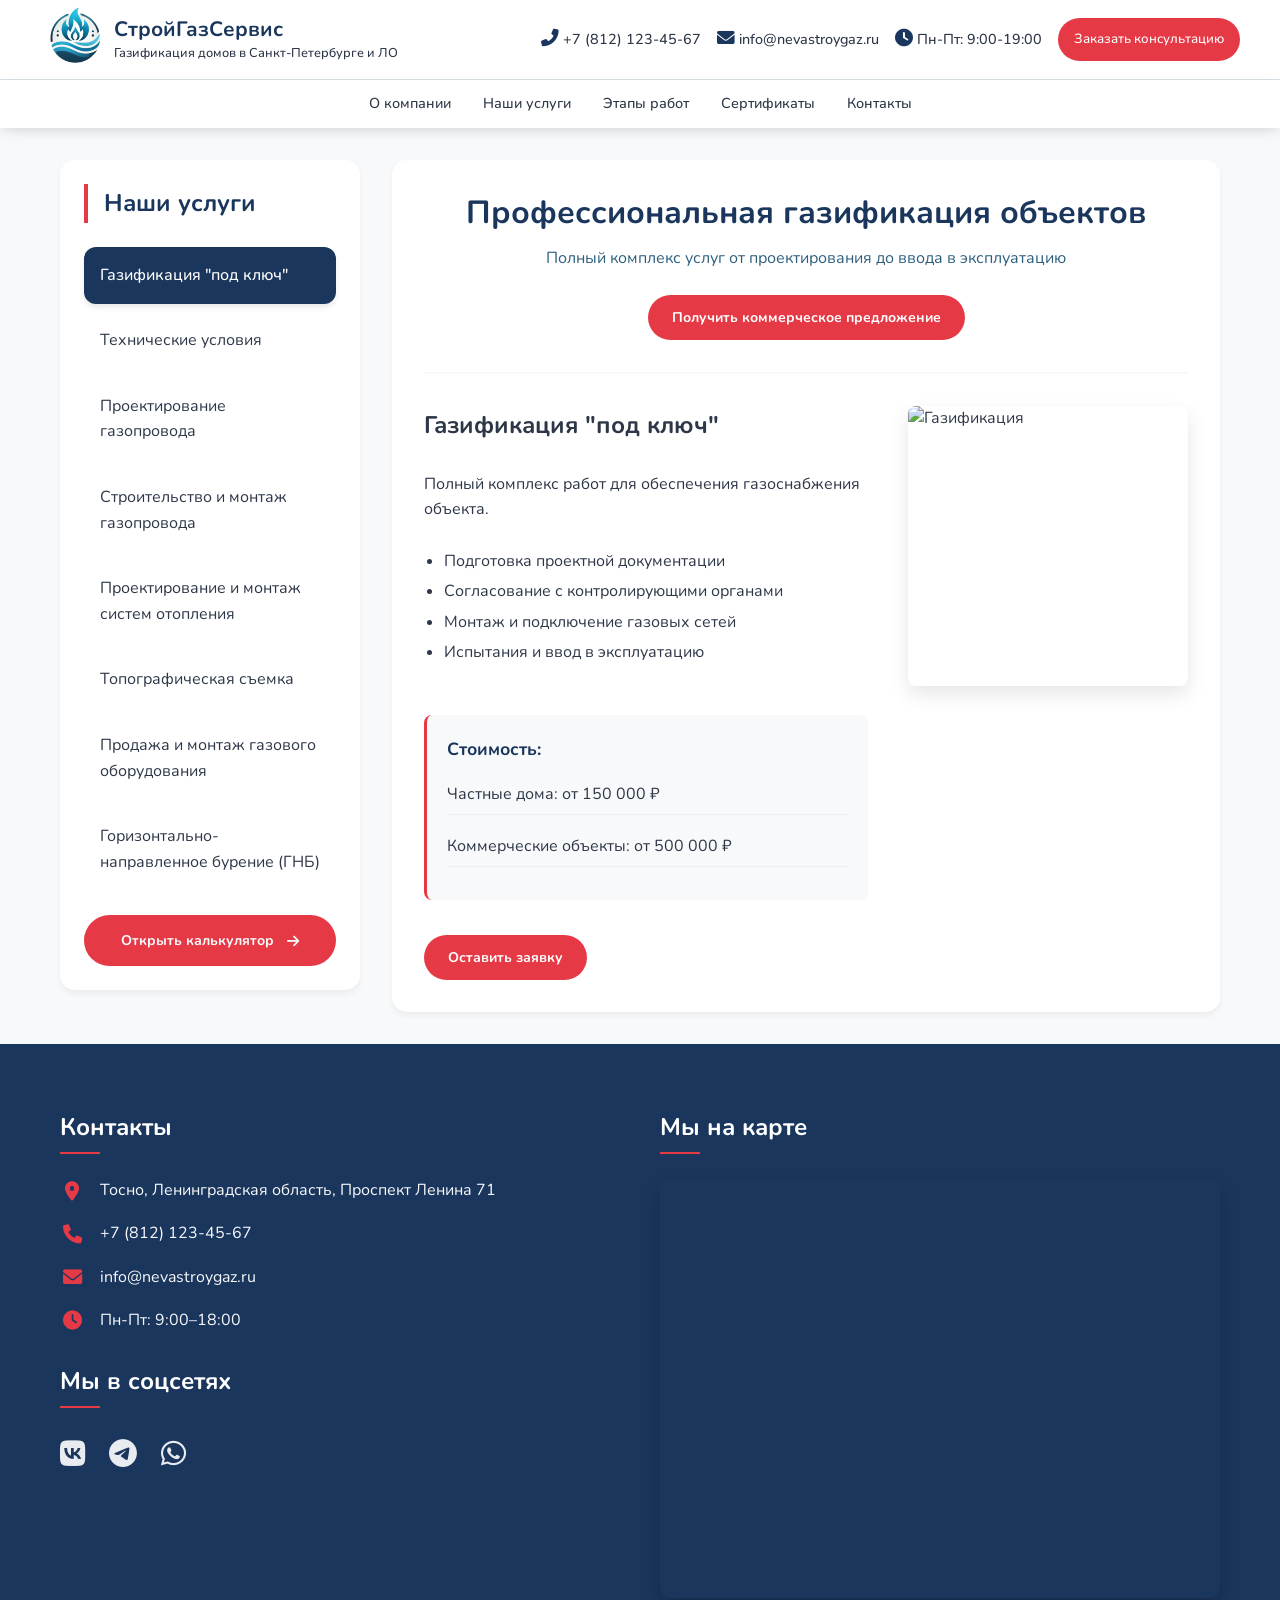
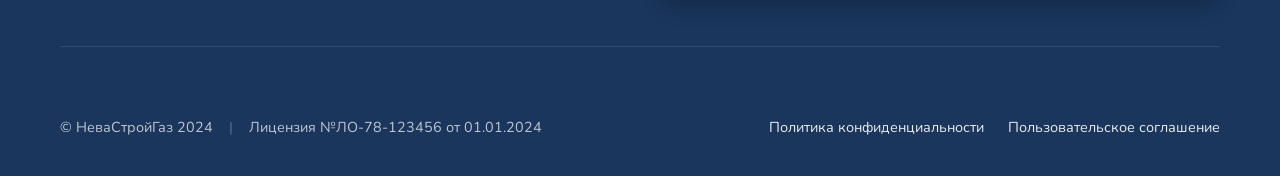
==== commit cf0d8224: "Апдейт 1" ====
--- a/services.html
+++ b/services.html
@@ -399,6 +399,10 @@
         </div>
     </div>
 
+    <div id="loader" class="loader">
+        <div class="spinner"></div>
+    </div>
+
     <script src="js/script.js"></script>
     <script src="js/services.js"></script>
 
--- a/css/styles.css
+++ b/css/styles.css
@@ -2405,37 +2405,4 @@
     .services-grid {
         grid-template-columns: 1fr;
     }
-}
-
-/* Убрать */
-
-.warning-message {
-    position: fixed;
-    top: 0;
-    left: 0;
-    width: 100%;
-    height: 100%;
-    background-color: #fff;
-    text-align: center;
-    padding: 20px;
-    font-size: 18px;
-    z-index: 1000;
-    display: none;
-    display: flex;
-    justify-content: center;
-    align-items: center;
-    font-size: 24px;
-    color: var(--primary-color);
-    font-weight: 600;
-}
-
-.warning-message p {
-    max-width: 800px;
-    margin: 0 auto;
-}
-
-@media (max-width: 1200px) {
-    body {
-        overflow: hidden;
-    }
 }
--- a/css/services.css
+++ b/css/services.css
@@ -33,7 +33,7 @@
 .service-item {
     padding: 1rem;
     margin: 0.5rem 0;
-    border-radius: 8px;
+    border-radius: 12px;
     cursor: pointer;
     transition: var(--transition);
     position: relative;
@@ -71,7 +71,7 @@
 /* Content styles */
 .service-content {
     background: white;
-    border-radius: 8px;
+    border-radius: 15px;
     box-shadow: 0 4px 6px rgba(0, 0, 0, 0.05);
     padding: 2rem;
     min-height: 600px;
@@ -295,6 +295,33 @@
     }
 }
 
+.loader {
+    position: fixed;
+    top: 0;
+    left: 0;
+    width: 100%;
+    height: 100%;
+    background: white;
+    display: flex;
+    justify-content: center;
+    align-items: center;
+    z-index: 1000;
+}
+
+.spinner {
+    border: 4px solid #f3f3f3;
+    border-top: 4px solid var(--accent-color);
+    border-radius: 50%;
+    width: 50px;
+    height: 50px;
+    animation: spin 1s linear infinite;
+}
+
+@keyframes spin {
+    0% { transform: rotate(0deg); }
+    100% { transform: rotate(360deg); }
+}
+
 /* Mobile adaptation */
 @media (max-width: 768px) {
     .services-container {
